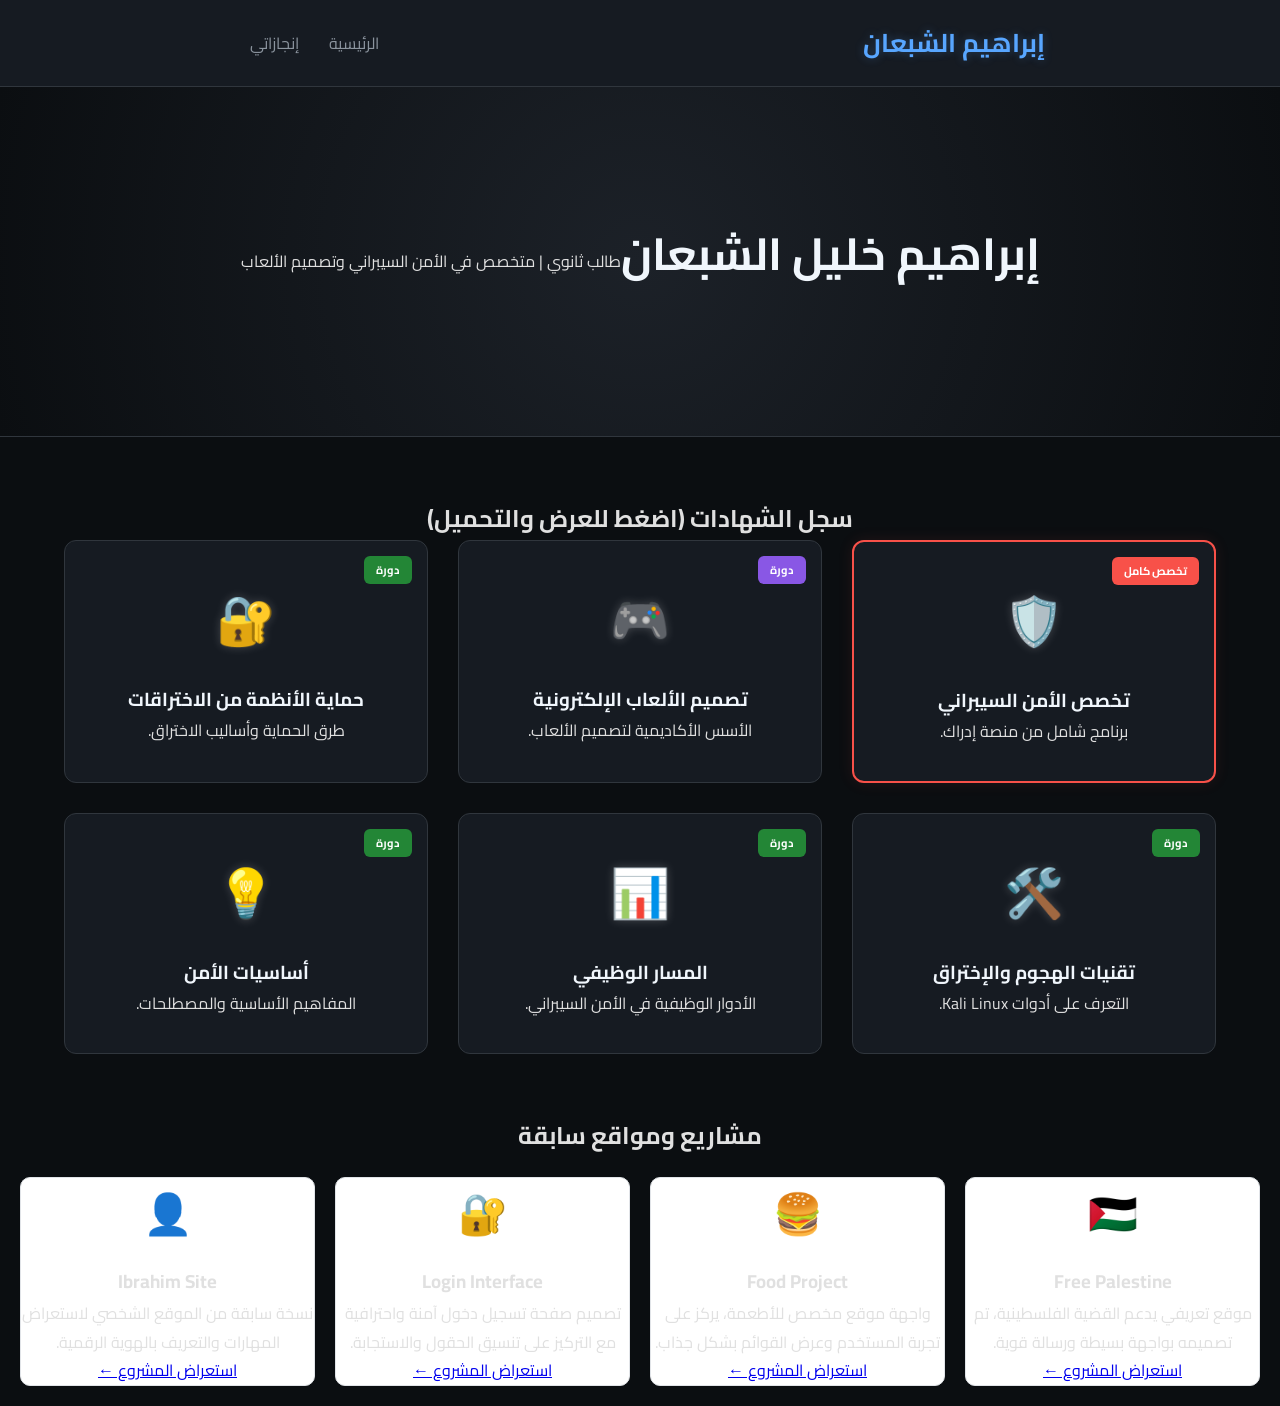
==== index.html @ 79141805 "Add files via upload" ====
<!DOCTYPE html>
<html lang="ar" dir="rtl">
<head>
    <meta charset="UTF-8">
    <meta name="viewport" content="width=device-width, initial-scale=1.0">
    <title>إبراهيم الشبعان | الأمن السيبراني</title>
    <link rel="stylesheet" href="style.css">
    <link href="https://fonts.googleapis.com/css2?family=Cairo:wght@400;700&display=swap" rel="stylesheet">
</head>
<body>

    <header>
        <nav>
            <div class="logo">إبراهيم الشبعان</div>
            <ul>
                <li><a href="#hero">الرئيسية</a></li>
                <li><a href="#certificates">إنجازاتي</a></li>
            </ul>
        </nav>
    </header>

    <section id="hero">
        <h1>إبراهيم خليل الشبعان</h1>
        <p>طالب ثانوي | متخصص في الأمن السيبراني وتصميم الألعاب</p>
    </section>

    <section id="certificates">
        <div class="container">
            <h2>سجل الشهادات (اضغط للعرض والتحميل)</h2>
            <div class="cert-grid">

                <div class="cert-card special">
                    <div class="cert-icon">🛡️</div>
                    <span class="badge red">تخصص كامل</span>
                    <h3><a href="view-cyber.html">تخصص الأمن السيبراني</a></h3>
                    <p>برنامج شامل من منصة إدراك.</p>
                </div>

                <div class="cert-card">
                    <div class="cert-icon">🎮</div>
                    <span class="badge purple">دورة</span>
                    <h3><a href="view-games.html">تصميم الألعاب الإلكترونية</a></h3>
                    <p>الأسس الأكاديمية لتصميم الألعاب.</p>
                </div>

                <div class="cert-card">
                    <div class="cert-icon">🔐</div>
                    <span class="badge green">دورة</span>
                    <h3><a href="view-protect.html">حماية الأنظمة من الاختراقات</a></h3>
                    <p>طرق الحماية وأساليب الاختراق.</p>
                </div>

                <div class="cert-card">
                    <div class="cert-icon">🛠️</div>
                    <span class="badge green">دورة</span>
                    <h3><a href="view-attack.html">تقنيات الهجوم والإختراق</a></h3>
                    <p>التعرف على أدوات Kali Linux.</p>
                </div>

                <div class="cert-card">
                    <div class="cert-icon">📊</div>
                    <span class="badge green">دورة</span>
                    <h3><a href="view-career.html">المسار الوظيفي</a></h3>
                    <p>الأدوار الوظيفية في الأمن السيبراني.</p>
                </div>

                <div class="cert-card">
                    <div class="cert-icon">💡</div>
                    <span class="badge green">دورة</span>
                    <h3><a href="view-basics.html">أساسيات الأمن</a></h3>
                    <p>المفاهيم الأساسية والمصطلحات.</p>
                </div>

            </div>
        </div>
    </section>
    <section id="portfolio">
    <div class="container">
        <h2 class="section-title">مشاريع ومواقع سابقة</h2>
        <div class="portfolio-grid">

            <div class="project-card">
                <div class="project-info">
                    <div class="project-icon">🇵🇸</div>
                    <h3>Free Palestine</h3>
                    <p>موقع تعريفي يدعم القضية الفلسطينية، تم تصميمه بواجهة بسيطة ورسالة قوية.</p>
                    <a href="https://sansxerror404.github.io/Free-Palestine/" target="_blank" class="project-link">استعراض المشروع ←</a>
                </div>
            </div>

            <div class="project-card">
                <div class="project-info">
                    <div class="project-icon">🍔</div>
                    <h3>Food Project</h3>
                    <p>واجهة موقع مخصص للأطعمة، يركز على تجربة المستخدم وعرض القوائم بشكل جذاب.</p>
                    <a href="https://sansxerror404.github.io/food/" target="_blank" class="project-link">استعراض المشروع ←</a>
                </div>
            </div>

            <div class="project-card">
                <div class="project-info">
                    <div class="project-icon">🔐</div>
                    <h3>Login Interface</h3>
                    <p>تصميم صفحة تسجيل دخول آمنة واحترافية مع التركيز على تنسيق الحقول والاستجابة.</p>
                    <a href="https://sansxerror404.github.io/Login/" target="_blank" class="project-link">استعراض المشروع ←</a>
                </div>
            </div>

            <div class="project-card">
                <div class="project-info">
                    <div class="project-icon">👤</div>
                    <h3>Ibrahim Site</h3>
                    <p>نسخة سابقة من الموقع الشخصي لاستعراض المهارات والتعريف بالهوية الرقمية.</p>
                    <a href="https://sansxerror404.github.io/ibrahim/" target="_blank" class="project-link">استعراض المشروع ←</a>
                </div>
            </div>

        </div>
    </div>
</section>
</body>
</html>
---- style.css ----
* { box-sizing: border-box; margin: 0; padding: 0; }
body { font-family: 'Cairo', sans-serif; line-height: 1.8; background-color: #0b0e11; color: #e0e0e0; text-align: center; }

header { background: #161b22; padding: 20px 0; position: sticky; top: 0; z-index: 1000; border-bottom: 1px solid #30363d; }
nav { display: flex; justify-content: space-around; align-items: center; }
.logo { color: #58a6ff; font-size: 1.6rem; font-weight: bold; text-shadow: 0 0 10px rgba(88, 166, 255, 0.3); }
nav ul { display: flex; list-style: none; }
nav ul li a { color: #8b949e; text-decoration: none; padding: 0 15px; transition: 0.3s; }
nav ul li a:hover { color: #58a6ff; }

#hero { background: radial-gradient(circle at center, #1c2128 0%, #0b0e11 100%); height: 350px; display: flex; align-items: center; justify-content: center; border-bottom: 1px solid #30363d; }
#hero h1 { font-size: 2.8rem; color: #f0f6fc; margin-bottom: 15px; }
.main-tags span { background: #238636; color: white; padding: 5px 15px; border-radius: 6px; margin: 5px; font-weight: bold; font-size: 0.85rem; }

#certificates { padding: 60px 0; background: #0b0e11; }
.cert-grid { display: grid; grid-template-columns: repeat(auto-fit, minmax(300px, 1fr)); gap: 30px; padding: 0 5%; }

.cert-card { 
    background: #161b22; 
    border: 1px solid #30363d; 
    border-radius: 12px; 
    padding: 35px 20px; 
    position: relative; 
    transition: all 0.4s cubic-bezier(0.175, 0.885, 0.32, 1.275); 
}

.cert-card:hover { 
    transform: translateY(-12px); 
    border-color: #58a6ff; 
    box-shadow: 0 15px 35px rgba(0,0,0,0.5); 
}

.cert-card.special { border: 2px solid #f85149; box-shadow: 0 0 15px rgba(248, 81, 73, 0.1); }
.cert-icon { font-size: 3rem; margin-bottom: 20px; filter: drop-shadow(0 0 5px rgba(255,255,255,0.2)); }

.cert-card h3 a { text-decoration: none; color: #f0f6fc; transition: 0.3s; }
.cert-card h3 a:hover { color: #58a6ff; }

.badge { position: absolute; top: 15px; right: 15px; padding: 4px 12px; border-radius: 6px; color: white; font-size: 0.7rem; font-weight: bold; }
.red { background: #f85149; }
.green { background: #238636; }
.purple { background: #8957e5; }

footer { background: #161b22; color: #8b949e; padding: 30px; border-top: 1px solid #30363d; font-size: 0.9rem; }
/* تنسيق صفحة المعاينة بالكامل */
.view-body {
    background: #0b0e11;
    margin: 0;
    padding: 20px;
    display: flex;
    flex-direction: column;
    align-items: center;
    min-height: 100vh;
}

/* حاوية الشهادة */
.cert-container {
    width: 100%;
    max-width: 1200px; /* أقصى عرض مريح للعين */
    flex-grow: 1; /* تجعل الحاوية تأخذ بقية مساحة الصفحة */
    display: flex;
    justify-content: center;
    margin-top: 10px;
}

/* الإطار الذي يعرض الـ PDF */
.viewer-frame {
    width: 100%;
    height: 85vh; /* تأخذ 85% من ارتفاع الشاشة */
    border: 2px solid #30363d;
    border-radius: 12px;
    background: white;
    box-shadow: 0 10px 30px rgba(0,0,0,0.5);
}

/* تنسيق العناوين والأزرار */
.cert-title {
    color: #58a6ff;
    margin-bottom: 20px;
    font-family: 'Cairo', sans-serif;
}

.controls {
    display: flex;
    gap: 15px;
    margin-bottom: 10px;
}

.btn-view {
    padding: 10px 20px;
    text-decoration: none;
    border-radius: 8px;
    font-weight: bold;
    font-family: 'Cairo', sans-serif;
    transition: 0.3s;
}

.back-btn { background: #30363d; color: white; }
.download-btn { background: #238636; color: white; }
.project-icon {
    font-size: 2.5rem;
    margin-bottom: 15px;
    display: block;
}

.portfolio-grid {
    display: grid;
    grid-template-columns: repeat(auto-fit, minmax(250px, 1fr));
    gap: 20px;
    padding: 20px;
}

.project-card {
    background: #ffffff;
    border: 1px solid #e1e4e8;
    border-radius: 10px;
    text-align: center; /* لجعل الأيقونة والنصوص في المنتصف */
    transition: transform 0.3s ease;
}

.project-card:hover {
    transform: translateY(-5px);
    box-shadow: 0 5px 15px rgba(0,0,0,0.1);
}
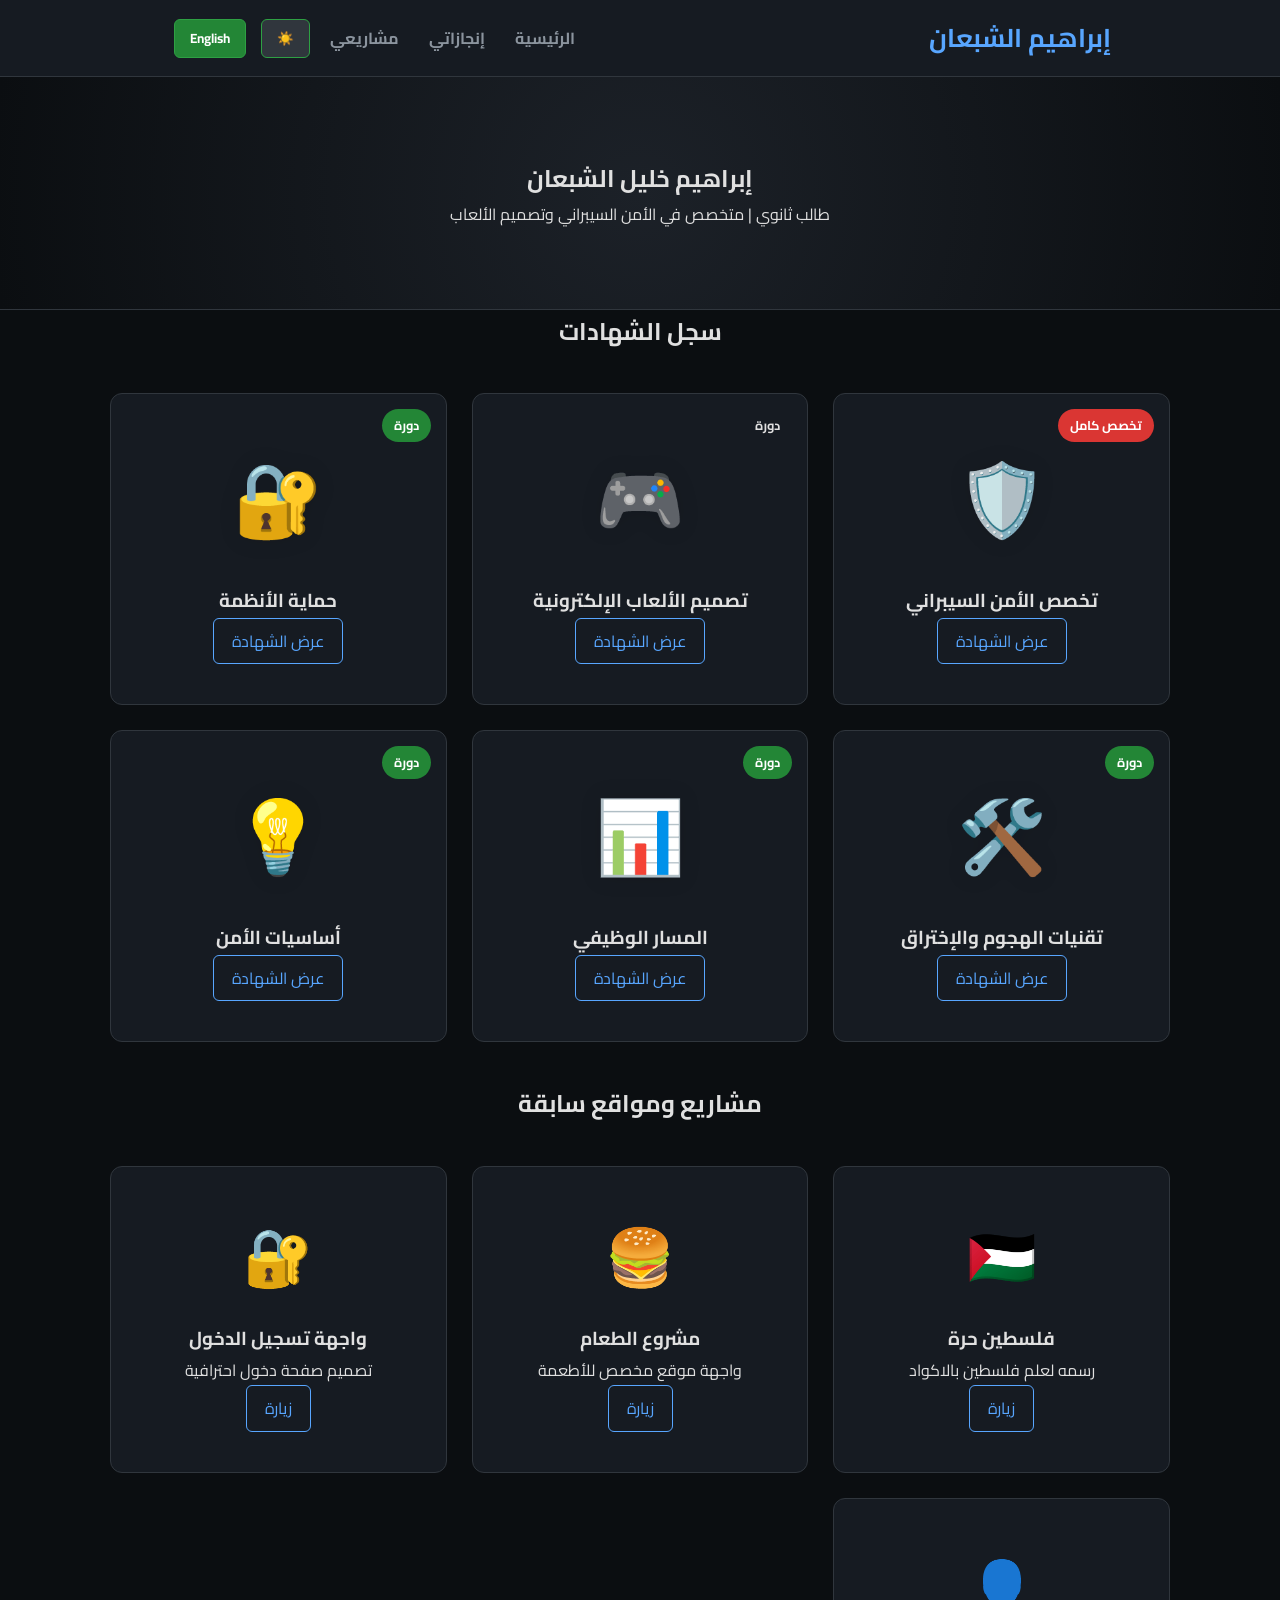
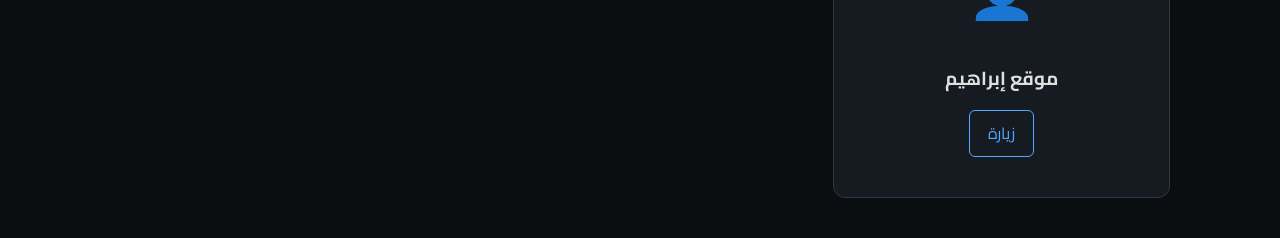
==== commit 15aafa53: "index.html" ====
--- a/index.html
+++ b/index.html
@@ -3,7 +3,7 @@
 <head>
     <meta charset="UTF-8">
     <meta name="viewport" content="width=device-width, initial-scale=1.0">
-    <title>إبراهيم الشبعان | الأمن السيبراني</title>
+    <title data-ar="إبراهيم الشبعان | الأمن السيبراني" data-en="Ibrahim Alshabaan | Cybersecurity">إبراهيم الشبعان | الأمن السيبراني</title>
     <link rel="stylesheet" href="style.css">
     <link href="https://fonts.googleapis.com/css2?family=Cairo:wght@400;700&display=swap" rel="stylesheet">
 </head>
@@ -11,112 +11,144 @@
 
     <header>
         <nav>
-            <div class="logo">إبراهيم الشبعان</div>
+            <div class="logo" data-ar="إبراهيم الشبعان" data-en="Ibrahim Alshabaan">إبراهيم الشبعان</div>
             <ul>
-                <li><a href="#hero">الرئيسية</a></li>
-                <li><a href="#certificates">إنجازاتي</a></li>
+                <li><a href="#hero" data-ar="الرئيسية" data-en="Home">الرئيسية</a></li>
+                <li><a href="#certificates" data-ar="إنجازاتي" data-en="Achievements">إنجازاتي</a></li>
+                <li><a href="#portfolio" data-ar="مشاريعي" data-en="Projects">مشاريعي</a></li>
+                <li><button id="themeToggle" class="lang-btn" style="background: #30363d; margin-left: 10px;">🌙</button></li>
+                <li><button id="langToggle" class="lang-btn">English</button></li>
             </ul>
         </nav>
     </header>
 
     <section id="hero">
-        <h1>إبراهيم خليل الشبعان</h1>
-        <p>طالب ثانوي | متخصص في الأمن السيبراني وتصميم الألعاب</p>
+        <h1 data-ar="إبراهيم خليل الشبعان" data-en="Ibrahim Khalil Alshabaan">إبراهيم خليل الشبعان</h1>
+        <p data-ar="طالب ثانوي | متخصص في الأمن السيبراني وتصميم الألعاب" data-en="High School Student | Cybersecurity & Game Design Specialist">طالب ثانوي | متخصص في الأمن السيبراني وتصميم الألعاب</p>
     </section>
 
     <section id="certificates">
-        <div class="container">
-            <h2>سجل الشهادات (اضغط للعرض والتحميل)</h2>
-            <div class="cert-grid">
+        <h2 data-ar="سجل الشهادات" data-en="Certificates Record" style="margin-bottom: 30px;">سجل الشهادات</h2>
+        <div class="cert-grid">
+            <div class="cert-card">
+                <span class="badge red" data-ar="تخصص كامل" data-en="Full Specialization">تخصص كامل</span>
+                <div class="cert-icon">🛡️</div>
+                <h3 data-ar="تخصص الأمن السيبراني" data-en="Cybersecurity Specialization">تخصص الأمن السيبراني</h3>
+                <a href="view-cyber.html" class="project-link" data-ar="عرض الشهادة" data-en="View Certificate">عرض الشهادة</a>
+            </div>
 
-                <div class="cert-card special">
-                    <div class="cert-icon">🛡️</div>
-                    <span class="badge red">تخصص كامل</span>
-                    <h3><a href="view-cyber.html">تخصص الأمن السيبراني</a></h3>
-                    <p>برنامج شامل من منصة إدراك.</p>
-                </div>
+            <div class="cert-card">
+                <span class="badge purple" data-ar="دورة" data-en="Course">دورة</span>
+                <div class="cert-icon">🎮</div>
+                <h3 data-ar="تصميم الألعاب الإلكترونية" data-en="Game Design">تصميم الألعاب الإلكترونية</h3>
+                <a href="view-games.html" class="project-link" data-ar="عرض الشهادة" data-en="View Certificate">عرض الشهادة</a>
+            </div>
 
-                <div class="cert-card">
-                    <div class="cert-icon">🎮</div>
-                    <span class="badge purple">دورة</span>
-                    <h3><a href="view-games.html">تصميم الألعاب الإلكترونية</a></h3>
-                    <p>الأسس الأكاديمية لتصميم الألعاب.</p>
-                </div>
+            <div class="cert-card">
+                <span class="badge green" data-ar="دورة" data-en="Course">دورة</span>
+                <div class="cert-icon">🔐</div>
+                <h3 data-ar="حماية الأنظمة" data-en="System Protection">حماية الأنظمة</h3>
+                <a href="view-protect.html" class="project-link" data-ar="عرض الشهادة" data-en="View Certificate">عرض الشهادة</a>
+            </div>
 
-                <div class="cert-card">
-                    <div class="cert-icon">🔐</div>
-                    <span class="badge green">دورة</span>
-                    <h3><a href="view-protect.html">حماية الأنظمة من الاختراقات</a></h3>
-                    <p>طرق الحماية وأساليب الاختراق.</p>
-                </div>
+            <div class="cert-card">
+                <span class="badge green" data-ar="دورة" data-en="Course">دورة</span>
+                <div class="cert-icon">🛠️</div>
+                <h3 data-ar="تقنيات الهجوم والإختراق" data-en="Attack Techniques">تقنيات الهجوم والإختراق</h3>
+                <a href="view-attack.html" class="project-link" data-ar="عرض الشهادة" data-en="View Certificate">عرض الشهادة</a>
+            </div>
 
-                <div class="cert-card">
-                    <div class="cert-icon">🛠️</div>
-                    <span class="badge green">دورة</span>
-                    <h3><a href="view-attack.html">تقنيات الهجوم والإختراق</a></h3>
-                    <p>التعرف على أدوات Kali Linux.</p>
-                </div>
+            <div class="cert-card">
+                <span class="badge green" data-ar="دورة" data-en="Course">دورة</span>
+                <div class="cert-icon">📊</div>
+                <h3 data-ar="المسار الوظيفي" data-en="Career Path">المسار الوظيفي</h3>
+                <a href="view-career.html" class="project-link" data-ar="عرض الشهادة" data-en="View Certificate">عرض الشهادة</a>
+            </div>
 
-                <div class="cert-card">
-                    <div class="cert-icon">📊</div>
-                    <span class="badge green">دورة</span>
-                    <h3><a href="view-career.html">المسار الوظيفي</a></h3>
-                    <p>الأدوار الوظيفية في الأمن السيبراني.</p>
-                </div>
-
-                <div class="cert-card">
-                    <div class="cert-icon">💡</div>
-                    <span class="badge green">دورة</span>
-                    <h3><a href="view-basics.html">أساسيات الأمن</a></h3>
-                    <p>المفاهيم الأساسية والمصطلحات.</p>
-                </div>
-
+            <div class="cert-card">
+                <span class="badge green" data-ar="دورة" data-en="Course">دورة</span>
+                <div class="cert-icon">💡</div>
+                <h3 data-ar="أساسيات الأمن" data-en="Security Basics">أساسيات الأمن</h3>
+                <a href="view-basics.html" class="project-link" data-ar="عرض الشهادة" data-en="View Certificate">عرض الشهادة</a>
             </div>
         </div>
     </section>
+
     <section id="portfolio">
-    <div class="container">
-        <h2 class="section-title">مشاريع ومواقع سابقة</h2>
+        <h2 data-ar="مشاريع ومواقع سابقة" data-en="Previous Projects" style="margin: 40px 0;">مشاريع ومواقع سابقة</h2>
         <div class="portfolio-grid">
-
             <div class="project-card">
-                <div class="project-info">
-                    <div class="project-icon">🇵🇸</div>
-                    <h3>Free Palestine</h3>
-                    <p>موقع تعريفي يدعم القضية الفلسطينية، تم تصميمه بواجهة بسيطة ورسالة قوية.</p>
-                    <a href="https://sansxerror404.github.io/Free-Palestine/" target="_blank" class="project-link">استعراض المشروع ←</a>
-                </div>
+                <div class="project-icon">🇵🇸</div>
+                <h3 data-ar="فلسطين حرة" data-en="Free Palestine">فلسطين حرة</h3>
+                <p data-ar="رسمه لعلم فلسطين بالاكواد" data-en="A site supporting the Palestinian cause">موقع تعريفي يدعم القضية الفلسطينية</p>
+                <a href="https://sansxerror404.github.io/Free-Palestine/" target="_blank" class="project-link" data-ar="زيارة" data-en="Visit">زيارة</a>
             </div>
 
             <div class="project-card">
-                <div class="project-info">
-                    <div class="project-icon">🍔</div>
-                    <h3>Food Project</h3>
-                    <p>واجهة موقع مخصص للأطعمة، يركز على تجربة المستخدم وعرض القوائم بشكل جذاب.</p>
-                    <a href="https://sansxerror404.github.io/food/" target="_blank" class="project-link">استعراض المشروع ←</a>
-                </div>
+                <div class="project-icon">🍔</div>
+                <h3 data-ar="مشروع الطعام" data-en="Food Project">مشروع الطعام</h3>
+                <p data-ar="واجهة موقع مخصص للأطعمة" data-en="Food website interface">واجهة موقع مخصص للأطعمة</p>
+                <a href="https://sansxerror404.github.io/food/" target="_blank" class="project-link" data-ar="زيارة" data-en="Visit">زيارة</a>
             </div>
 
             <div class="project-card">
-                <div class="project-info">
-                    <div class="project-icon">🔐</div>
-                    <h3>Login Interface</h3>
-                    <p>تصميم صفحة تسجيل دخول آمنة واحترافية مع التركيز على تنسيق الحقول والاستجابة.</p>
-                    <a href="https://sansxerror404.github.io/Login/" target="_blank" class="project-link">استعراض المشروع ←</a>
-                </div>
+                <div class="project-icon">🔐</div>
+                <h3 data-ar="واجهة تسجيل الدخول" data-en="Login Interface">واجهة تسجيل الدخول</h3>
+                <p data-ar="تصميم صفحة دخول احترافية" data-en="Professional login page design">تصميم صفحة دخول احترافية</p>
+                <a href="https://sansxerror404.github.io/Login/" target="_blank" class="project-link" data-ar="زيارة" data-en="Visit">زيارة</a>
             </div>
 
             <div class="project-card">
-                <div class="project-info">
-                    <div class="project-icon">👤</div>
-                    <h3>Ibrahim Site</h3>
-                    <p>نسخة سابقة من الموقع الشخصي لاستعراض المهارات والتعريف بالهوية الرقمية.</p>
-                    <a href="https://sansxerror404.github.io/ibrahim/" target="_blank" class="project-link">استعراض المشروع ←</a>
-                </div>
+                <div class="project-icon">👤</div>
+                <h3 data-ar="موقع إبراهيم" data-en="Ibrahim Site">موقع إبراهيم</h3>
+                <p data-ar="  " data-en="Previous version of the site">النسخة السابقة من الموقع</p>
+                <a href="https://sansxerror404.github.io/ibrahim/" target="_blank" class="project-link" data-ar="زيارة" data-en="Visit">زيارة</a>
             </div>
+        </div>
+    </section>
 
-        </div>
-    </div>
-</section>
+    <script>
+        const langToggle = document.getElementById('langToggle');
+        const themeToggle = document.getElementById('themeToggle');
+
+        // وظيفة تطبيق اللغة
+        function applyLanguage(lang) {
+            document.documentElement.lang = lang;
+            document.documentElement.dir = lang === 'ar' ? 'rtl' : 'ltr';
+            langToggle.textContent = lang === 'ar' ? 'English' : 'العربية';
+
+            document.querySelectorAll('[data-ar]').forEach(el => {
+                const text = el.getAttribute(`data-${lang}`);
+                if (text) el.innerText = text;
+            });
+            localStorage.setItem('prefLang', lang);
+        }
+
+        // وظيفة تطبيق الثيم
+        function applyTheme(theme) {
+            document.documentElement.setAttribute('data-theme', theme);
+            themeToggle.textContent = theme === 'dark' ? '☀️' : '🌙';
+            localStorage.setItem('prefTheme', theme);
+        }
+
+        // تحميل الإعدادات المحفوظة عند فتح الموقع
+        const savedLang = localStorage.getItem('prefLang') || 'ar';
+        const savedTheme = localStorage.getItem('prefTheme') || 'dark';
+        
+        applyLanguage(savedLang);
+        applyTheme(savedTheme);
+
+        // أحداث الضغط على الأزرار
+        langToggle.addEventListener('click', () => {
+            const newLang = document.documentElement.lang === 'ar' ? 'en' : 'ar';
+            applyLanguage(newLang);
+        });
+
+        themeToggle.addEventListener('click', () => {
+            const currentTheme = document.documentElement.getAttribute('data-theme');
+            const newTheme = currentTheme === 'dark' ? 'light' : 'dark';
+            applyTheme(newTheme);
+        });
+    </script>
 </body>
-</html>+</html>
--- a/style.css
+++ b/style.css
@@ -1,124 +1,183 @@
-* { box-sizing: border-box; margin: 0; padding: 0; }
-body { font-family: 'Cairo', sans-serif; line-height: 1.8; background-color: #0b0e11; color: #e0e0e0; text-align: center; }
-
-header { background: #161b22; padding: 20px 0; position: sticky; top: 0; z-index: 1000; border-bottom: 1px solid #30363d; }
-nav { display: flex; justify-content: space-around; align-items: center; }
-.logo { color: #58a6ff; font-size: 1.6rem; font-weight: bold; text-shadow: 0 0 10px rgba(88, 166, 255, 0.3); }
-nav ul { display: flex; list-style: none; }
-nav ul li a { color: #8b949e; text-decoration: none; padding: 0 15px; transition: 0.3s; }
-nav ul li a:hover { color: #58a6ff; }
-
-#hero { background: radial-gradient(circle at center, #1c2128 0%, #0b0e11 100%); height: 350px; display: flex; align-items: center; justify-content: center; border-bottom: 1px solid #30363d; }
-#hero h1 { font-size: 2.8rem; color: #f0f6fc; margin-bottom: 15px; }
-.main-tags span { background: #238636; color: white; padding: 5px 15px; border-radius: 6px; margin: 5px; font-weight: bold; font-size: 0.85rem; }
-
-#certificates { padding: 60px 0; background: #0b0e11; }
-.cert-grid { display: grid; grid-template-columns: repeat(auto-fit, minmax(300px, 1fr)); gap: 30px; padding: 0 5%; }
-
-.cert-card { 
-    background: #161b22; 
-    border: 1px solid #30363d; 
-    border-radius: 12px; 
-    padding: 35px 20px; 
-    position: relative; 
-    transition: all 0.4s cubic-bezier(0.175, 0.885, 0.32, 1.275); 
+/* =========================================
+   1. تعريف متغيرات الألوان (Theme System)
+   ========================================= */
+:root {
+    /* الألوان الافتراضية (الثيم الغامق الحالي) */
+    --bg-color: #0b0e11;
+    --header-bg: #161b22;
+    --card-bg: #161b22;
+    --text-primary: #e0e0e0;
+    --text-secondary: #8b949e;
+    --border-color: #30363d;
+    --accent-color: #58a6ff;
+    --hero-gradient: radial-gradient(circle at center, #1c2128 0%, #0b0e11 100%);
 }
 
-.cert-card:hover { 
-    transform: translateY(-12px); 
-    border-color: #58a6ff; 
-    box-shadow: 0 15px 35px rgba(0,0,0,0.5); 
+/* الألوان عند تفعيل الثيم الفاتح (Light Theme) */
+[data-theme="light"] {
+    --bg-color: #f0f2f5;
+    --header-bg: #ffffff;
+    --card-bg: #ffffff;
+    --text-primary: #1c1e21;
+    --text-secondary: #606770;
+    --border-color: #dddfe2;
+    --accent-color: #007bff;
+    --hero-gradient: radial-gradient(circle at center, #ffffff 0%, #f0f2f5 100%);
 }
 
-.cert-card.special { border: 2px solid #f85149; box-shadow: 0 0 15px rgba(248, 81, 73, 0.1); }
-.cert-icon { font-size: 3rem; margin-bottom: 20px; filter: drop-shadow(0 0 5px rgba(255,255,255,0.2)); }
+/* =========================================
+   2. التنسيقات الأساسية (توسيط شامل)
+   ========================================= */
+* { 
+    box-sizing: border-box; 
+    margin: 0; 
+    padding: 0; 
+}
 
-.cert-card h3 a { text-decoration: none; color: #f0f6fc; transition: 0.3s; }
-.cert-card h3 a:hover { color: #58a6ff; }
+body { 
+    font-family: 'Cairo', sans-serif; 
+    line-height: 1.8; 
+    background-color: var(--bg-color); 
+    color: var(--text-primary); 
+    text-align: center !important; 
+    transition: background 0.3s ease, color 0.3s ease; /* انتقال ناعم عند تبديل الثيم */
+}
 
-.badge { position: absolute; top: 15px; right: 15px; padding: 4px 12px; border-radius: 6px; color: white; font-size: 0.7rem; font-weight: bold; }
-.red { background: #f85149; }
-.green { background: #238636; }
-.purple { background: #8957e5; }
+header { 
+    background: var(--header-bg); 
+    padding: 15px 0; 
+    position: sticky; 
+    top: 0; 
+    z-index: 1000; 
+    border-bottom: 1px solid var(--border-color); 
+}
 
-footer { background: #161b22; color: #8b949e; padding: 30px; border-top: 1px solid #30363d; font-size: 0.9rem; }
-/* تنسيق صفحة المعاينة بالكامل */
-.view-body {
-    background: #0b0e11;
-    margin: 0;
-    padding: 20px;
+nav { 
+    display: flex; 
+    justify-content: space-around; 
+    align-items: center; 
+    flex-wrap: wrap;
+}
+
+.logo { 
+    color: var(--accent-color); 
+    font-size: 1.6rem; 
+    font-weight: bold; 
+}
+
+nav ul { 
+    display: flex; 
+    list-style: none; 
+    align-items: center;
+}
+
+nav ul li a { 
+    color: var(--text-secondary); 
+    text-decoration: none; 
+    padding: 0 15px; 
+    transition: 0.3s; 
+    font-weight: bold;
+}
+
+nav ul li a:hover { color: var(--accent-color); }
+
+/* أزرار التحكم (اللغة والثيم) */
+.lang-btn { 
+    background: #238636; 
+    color: white; 
+    border: 1px solid #2ea043; 
+    padding: 6px 15px; 
+    border-radius: 6px; 
+    cursor: pointer; 
+    font-family: 'Cairo', sans-serif; 
+    font-weight: bold; 
+    transition: 0.3s;
+    margin: 0 5px;
+}
+
+/* =========================================
+   3. الأقسام والبطاقات (Grids)
+   ========================================= */
+#hero { 
+    background: var(--hero-gradient); 
+    padding: 80px 20px; 
+    border-bottom: 1px solid var(--border-color); 
+}
+
+.cert-grid, .portfolio-grid {
+    display: grid;
+    grid-template-columns: repeat(auto-fit, minmax(280px, 1fr)); 
+    gap: 25px;
+    max-width: 1100px;
+    margin: 40px auto;
+    padding: 0 20px;
+}
+
+.cert-card, .project-card { 
+    background: var(--card-bg); 
+    border: 1px solid var(--border-color); 
+    border-radius: 12px; 
+    padding: 40px 20px; /* المساحة الكبيرة للأيقونات */
+    position: relative;
     display: flex;
     flex-direction: column;
     align-items: center;
-    min-height: 100vh;
+    justify-content: space-between;
+    min-height: 300px;
+    transition: 0.3s ease;
 }
 
-/* حاوية الشهادة */
-.cert-container {
-    width: 100%;
-    max-width: 1200px; /* أقصى عرض مريح للعين */
-    flex-grow: 1; /* تجعل الحاوية تأخذ بقية مساحة الصفحة */
-    display: flex;
-    justify-content: center;
-    margin-top: 10px;
+.cert-card:hover, .project-card:hover { 
+    transform: translateY(-5px); 
+    box-shadow: 0 10px 20px rgba(0,0,0,0.1); 
+    border-color: var(--accent-color); 
 }
 
-/* الإطار الذي يعرض الـ PDF */
-.viewer-frame {
-    width: 100%;
-    height: 85vh; /* تأخذ 85% من ارتفاع الشاشة */
-    border: 2px solid #30363d;
-    border-radius: 12px;
-    background: white;
-    box-shadow: 0 10px 30px rgba(0,0,0,0.5);
+/* حجم الأيقونات الكبير */
+.cert-icon { 
+    font-size: 4.5rem; 
+    margin-bottom: 20px;
+    display: block;
+    filter: drop-shadow(0 0 10px rgba(0,0,0,0.1));
 }
 
-/* تنسيق العناوين والأزرار */
-.cert-title {
-    color: #58a6ff;
-    margin-bottom: 20px;
-    font-family: 'Cairo', sans-serif;
+.project-icon { 
+    font-size: 3.5rem; 
+    margin-bottom: 15px; 
 }
 
-.controls {
-    display: flex;
-    gap: 15px;
-    margin-bottom: 10px;
+/* الوسوم (Badges) */
+.badge { 
+    position: absolute; 
+    top: 15px; 
+    right: 15px; 
+    padding: 5px 12px; 
+    border-radius: 20px; 
+    font-size: 0.8rem; 
+    font-weight: bold; 
+}
+.badge.red { background: #da3633; color: white; }
+.badge.green { background: #238636; color: white; }
+
+.project-link { 
+    display: inline-block; 
+    color: var(--accent-color); 
+    text-decoration: none; 
+    border: 1px solid var(--accent-color); 
+    padding: 8px 18px; 
+    border-radius: 6px; 
 }
 
-.btn-view {
-    padding: 10px 20px;
-    text-decoration: none;
-    border-radius: 8px;
-    font-weight: bold;
-    font-family: 'Cairo', sans-serif;
-    transition: 0.3s;
+/* =========================================
+   4. إصلاحات اتجاه اللغة وتوسيط المحتوى
+   ========================================= */
+html[dir="ltr"] body, 
+html[dir="ltr"] .cert-card, 
+html[dir="ltr"] .project-card {
+    text-align: center !important;
 }
 
-.back-btn { background: #30363d; color: white; }
-.download-btn { background: #238636; color: white; }
-.project-icon {
-    font-size: 2.5rem;
-    margin-bottom: 15px;
-    display: block;
+html[dir="ltr"] .badge {
+    right: 15px !important;
+    left: auto !important;
 }
-
-.portfolio-grid {
-    display: grid;
-    grid-template-columns: repeat(auto-fit, minmax(250px, 1fr));
-    gap: 20px;
-    padding: 20px;
-}
-
-.project-card {
-    background: #ffffff;
-    border: 1px solid #e1e4e8;
-    border-radius: 10px;
-    text-align: center; /* لجعل الأيقونة والنصوص في المنتصف */
-    transition: transform 0.3s ease;
-}
-
-.project-card:hover {
-    transform: translateY(-5px);
-    box-shadow: 0 5px 15px rgba(0,0,0,0.1);
-}
